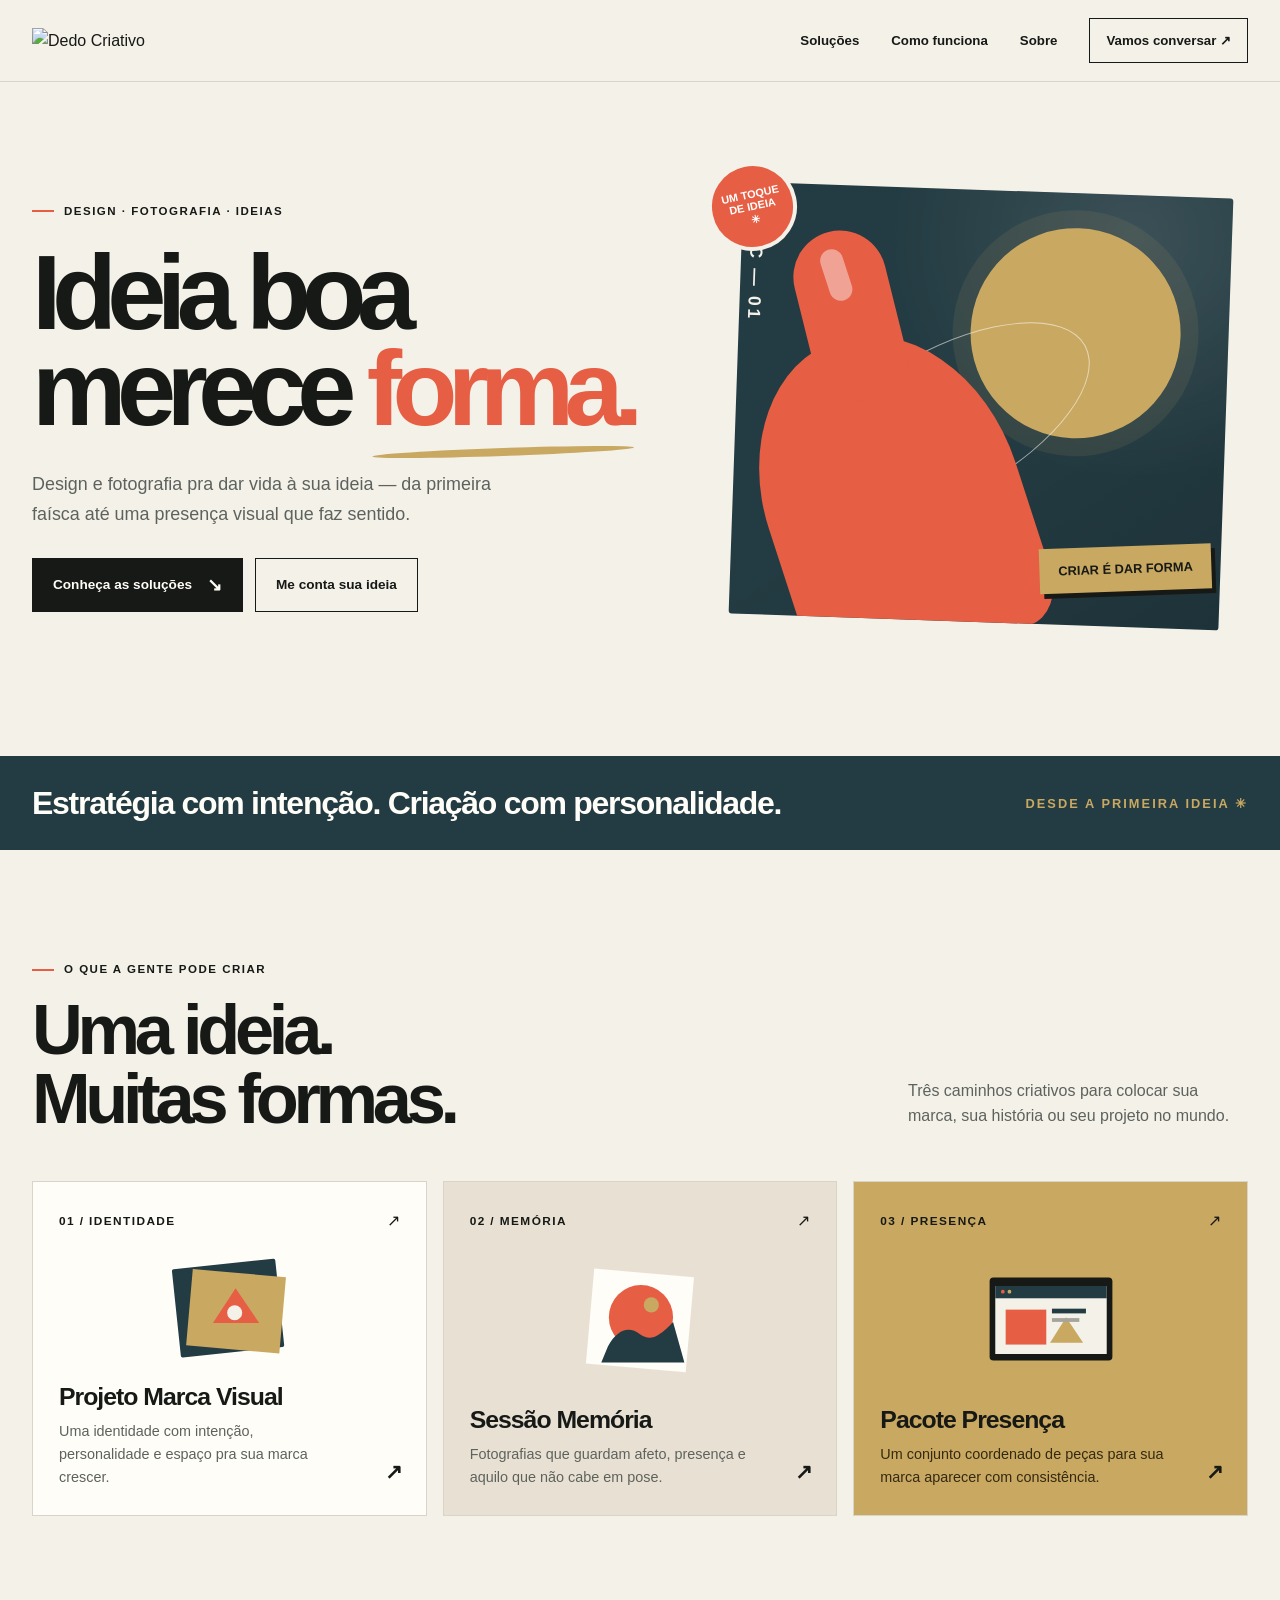
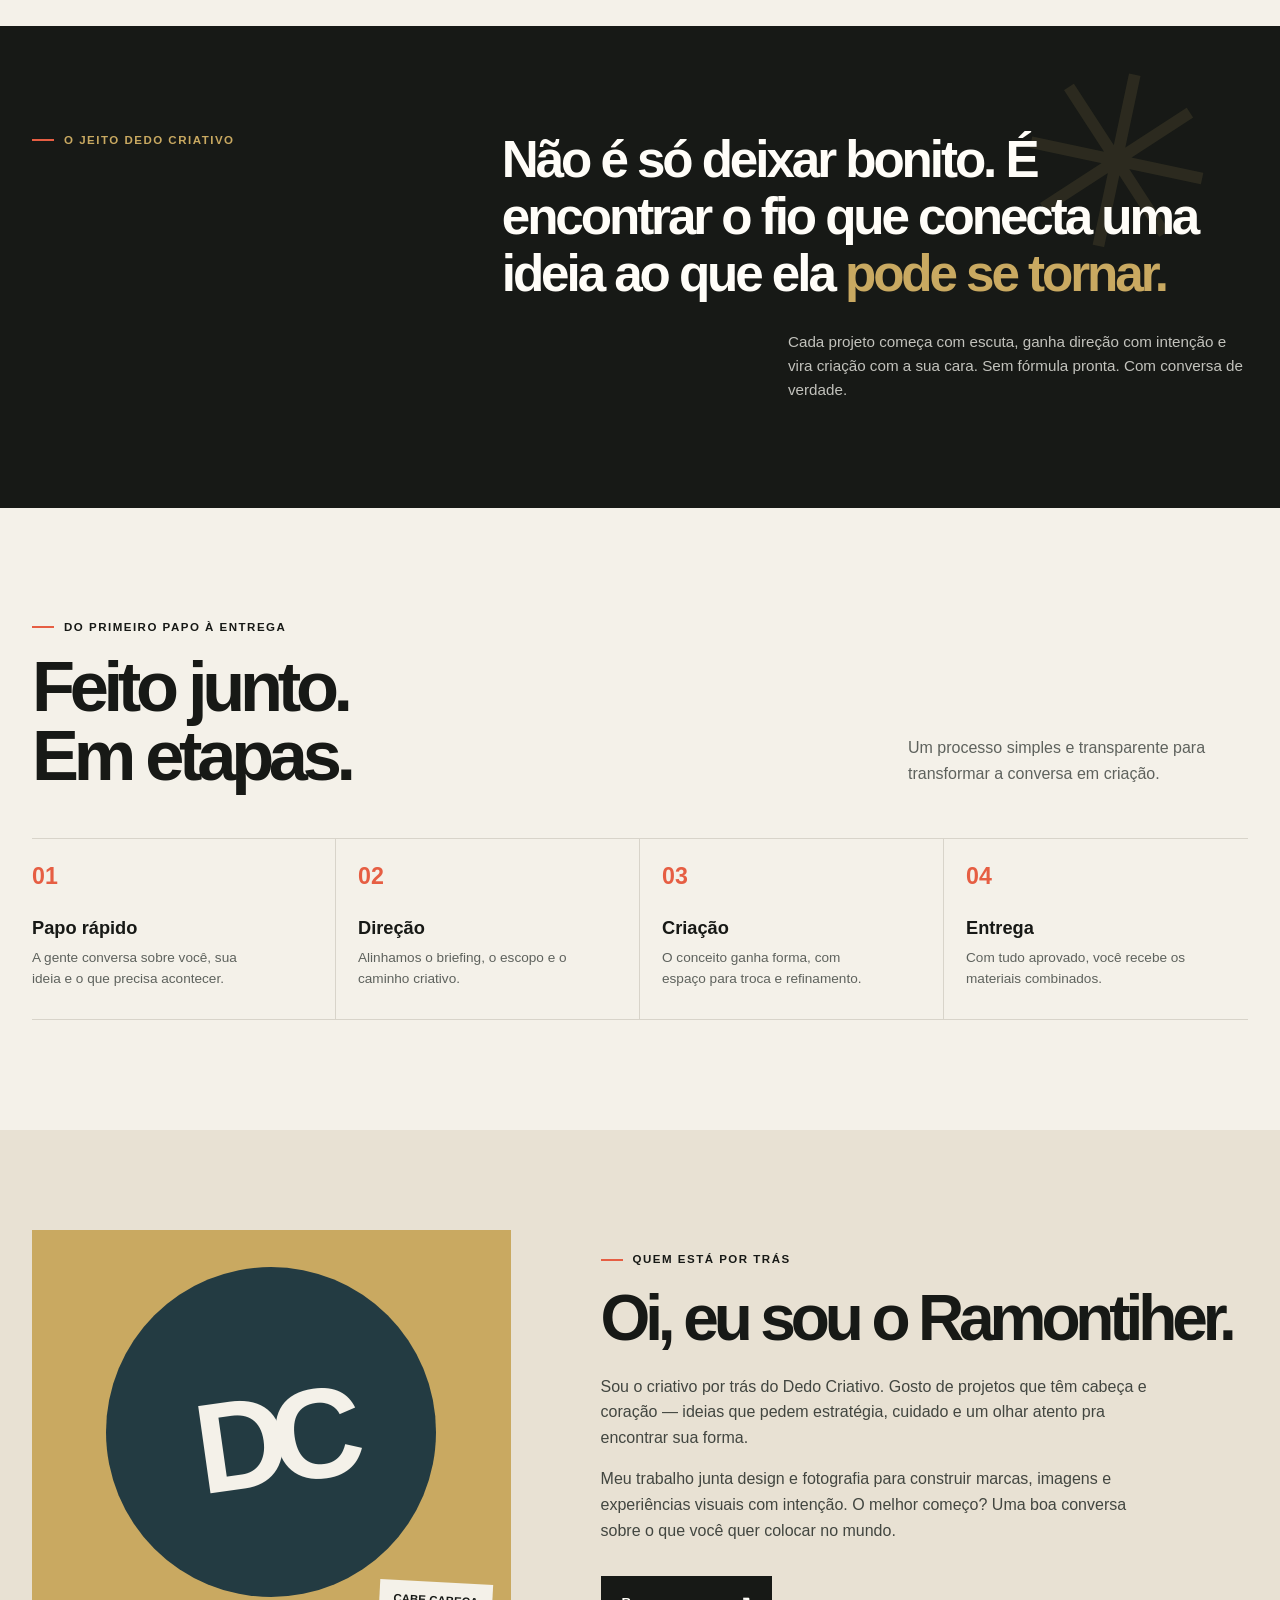
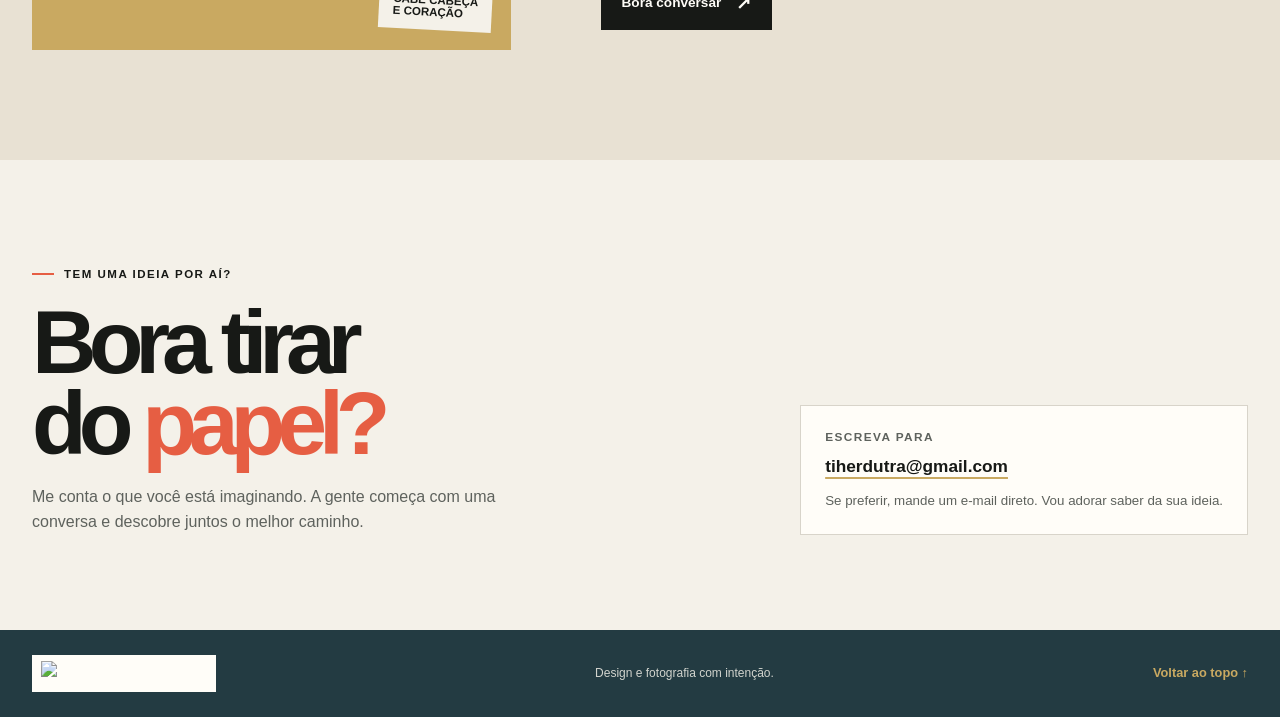
==== index.html @ c533f8f8 "Add files via upload" ====
<!doctype html>
<html lang="pt-BR">
<head>
  <meta charset="utf-8">
  <meta name="viewport" content="width=device-width, initial-scale=1">
  <meta name="description" content="Dedo Criativo — design e fotografia para transformar ideias em marcas, imagens e presença visual.">
  <meta name="theme-color" content="#f4f1e9">
  <title>Dedo Criativo — ideia boa merece forma</title>
  <style>
    @font-face{font-family:Syne;src:url('fonts/syne-latin-wght-normal.woff2') format('woff2');font-weight:400 800;font-display:swap}
    @font-face{font-family:Inter;src:url('fonts/inter-latin-wght-normal.woff2') format('woff2');font-weight:100 900;font-display:swap}
    :root{--paper:#f4f1e9;--white:#fffdf8;--ink:#171916;--muted:#5e625d;--blue:#233b42;--gold:#c9a961;--coral:#e65e43;--line:#d8d4ca;--display:'Syne',sans-serif;--body:'Inter',sans-serif;--ease:cubic-bezier(.2,.7,.2,1);--wrap:1240px}
    *{box-sizing:border-box}html{scroll-behavior:smooth;scroll-padding-top:86px}body{margin:0;background:var(--paper);color:var(--ink);font-family:var(--body);font-size:16px;line-height:1.6}a{color:inherit}button,input,textarea{font:inherit}button,a{-webkit-tap-highlight-color:transparent}a:focus-visible,button:focus-visible,input:focus-visible,textarea:focus-visible{outline:3px solid var(--coral);outline-offset:4px}::selection{background:var(--coral);color:white}.wrap{width:min(var(--wrap),calc(100% - 64px));margin:auto}.eyebrow{display:flex;align-items:center;gap:10px;font-size:.72rem;font-weight:750;letter-spacing:.13em;text-transform:uppercase}.eyebrow:before{content:"";width:22px;height:2px;background:var(--coral)}
    .header{height:82px;display:flex;align-items:center;border-bottom:1px solid var(--line);position:relative;z-index:4}.nav{display:flex;align-items:center;justify-content:space-between}.brand{display:inline-flex;align-items:center;gap:11px;text-decoration:none}.brand-mark{width:38px;height:38px;display:block}.brand-word{font:750 1.15rem/1 var(--display);letter-spacing:-.06em}.brand-word small{font:600 .58rem/1 var(--body);letter-spacing:.11em;text-transform:uppercase;display:block;margin-top:5px;color:var(--muted)}.brand-logo{display:block;width:190px;height:auto;max-width:42vw}.footer .brand-logo{width:184px;padding:6px 9px;background:var(--white)}.links{display:flex;align-items:center;gap:32px}.links a{font-size:.83rem;font-weight:650;text-decoration:none;transition:color .2s}.links a:hover{color:var(--coral)}.nav-cta{border:1px solid var(--ink);padding:11px 16px!important}.nav-cta:hover{background:var(--ink);color:var(--paper)!important}.menu-toggle{display:none;background:none;border:0;font-size:1.5rem;color:var(--ink)}
    .hero{padding:70px 0 94px;overflow:hidden}.hero-grid{display:grid;grid-template-columns:1.08fr .92fr;gap:42px;align-items:center;min-height:510px}.hero-copy{position:relative;z-index:1}.hero h1{font:700 clamp(3.8rem,8.3vw,7.6rem)/.91 var(--display);letter-spacing:-.09em;max-width:780px;margin:24px 0 24px}.hero h1 em{font-style:normal;color:var(--coral);position:relative;white-space:nowrap}.hero h1 em:after{content:"";position:absolute;left:2%;right:0;bottom:-8px;height:8px;background:var(--gold);border-radius:50%;transform:rotate(-2deg)}.hero-intro{font-size:clamp(1.02rem,1.4vw,1.2rem);line-height:1.65;color:var(--muted);max-width:480px;margin:32px 0 29px}.actions{display:flex;align-items:center;flex-wrap:wrap;gap:12px}.button{display:inline-flex;align-items:center;justify-content:center;gap:15px;padding:15px 20px;background:var(--ink);color:var(--white);font-size:.85rem;font-weight:700;text-decoration:none;border:1px solid var(--ink);transition:transform .2s var(--ease),background .2s,color .2s}.button:hover{transform:translateY(-3px);background:var(--coral);border-color:var(--coral)}.button.secondary{background:transparent;color:var(--ink)}.button.secondary:hover{background:var(--gold);border-color:var(--gold)}.arrow{font-size:1.15rem;line-height:1}.hero-art{position:relative;height:490px;isolation:isolate}.art-board{position:absolute;inset:28px 22px 30px 28px;background:var(--blue);overflow:hidden;border-radius:3px;transform:rotate(2deg)}.art-board:before{content:"";position:absolute;inset:0;background:radial-gradient(ellipse at 80% 10%,rgba(255,255,255,.11),transparent 44%),linear-gradient(145deg,transparent 52%,rgba(0,0,0,.14))}.sun{position:absolute;width:210px;height:210px;border-radius:50%;background:var(--gold);top:35px;right:48px;box-shadow:0 0 0 18px rgba(201,169,97,.1)}.finger-shape{position:absolute;bottom:-42px;left:32px;width:255px;height:330px;background:var(--coral);border-radius:48% 52% 14% 18%;transform:rotate(-20deg)}.finger-shape:before{content:"";position:absolute;width:93px;height:172px;left:96px;top:-106px;background:var(--coral);border-radius:50px 50px 35px 35px;transform:rotate(4deg)}.finger-shape:after{content:"";position:absolute;width:23px;height:53px;left:131px;top:-89px;border-radius:20px;background:#f0a394}.orbit{position:absolute;width:320px;height:146px;border:1px solid rgba(255,255,255,.55);border-radius:50%;left:50px;top:161px;transform:rotate(-31deg)}.art-tag{position:absolute;right:9px;bottom:36px;background:var(--gold);padding:15px 19px;font:700 .8rem var(--display);transform:rotate(-4deg);box-shadow:4px 5px 0 var(--ink)}.art-number{position:absolute;left:4px;top:48px;color:var(--paper);font:750 1.1rem var(--display);writing-mode:vertical-rl;letter-spacing:.15em}.art-sticker{position:absolute;top:0;left:0;width:89px;height:89px;border-radius:50%;background:var(--coral);color:white;display:grid;place-items:center;text-align:center;font:700 .68rem/1.12 var(--display);transform:rotate(-12deg);z-index:2;border:4px solid var(--paper)}
    .intro-band{background:var(--blue);color:var(--white);padding:28px 0}.band-inner{display:flex;justify-content:space-between;align-items:center;gap:24px}.band-inner p{margin:0;font:600 clamp(1.2rem,2.6vw,2rem)/1.2 var(--display);letter-spacing:-.04em}.band-mark{font:750 .8rem var(--display);letter-spacing:.16em;color:var(--gold);white-space:nowrap}
    .section{padding:110px 0}.section-heading{display:flex;align-items:end;justify-content:space-between;gap:35px;margin-bottom:48px}.section-heading h2{font:700 clamp(2.6rem,5.5vw,5rem)/.98 var(--display);letter-spacing:-.075em;max-width:640px;margin:16px 0 0}.section-heading p{max-width:340px;color:var(--muted);margin:0 0 4px}.tiles{display:grid;grid-template-columns:repeat(3,1fr);gap:16px}.tile{position:relative;min-height:335px;padding:26px;background:var(--white);border:1px solid var(--line);display:flex;flex-direction:column;justify-content:space-between;overflow:hidden;transition:transform .25s var(--ease),box-shadow .25s var(--ease)}.tile:hover{transform:translateY(-6px);box-shadow:0 16px 35px rgba(23,25,22,.08)}.tile:nth-child(2){background:#e8e1d3}.tile:nth-child(3){background:var(--gold)}.tile-top{display:flex;justify-content:space-between;align-items:center}.tile-num{font:700 .74rem var(--display);letter-spacing:.12em}.tile-icon{height:140px;display:grid;place-items:center}.tile-icon svg{width:170px;height:128px;overflow:visible}.tile h3{font:700 1.55rem/1.1 var(--display);letter-spacing:-.04em;margin:0 0 9px}.tile p{font-size:.9rem;color:var(--muted);max-width:285px;margin:0}.tile:nth-child(3) p{color:#342912}.tile-link{position:absolute;right:23px;bottom:27px;text-decoration:none;font-size:1.3rem;font-weight:750;transition:transform .2s}.tile-link:hover{transform:translateX(4px)}
    .manifesto{background:var(--ink);color:var(--white);padding:105px 0;position:relative;overflow:hidden}.manifesto:after{content:"✳";position:absolute;right:5%;top:4%;font:300 15rem/1 var(--display);color:rgba(201,169,97,.12);transform:rotate(12deg)}.manifesto-grid{display:grid;grid-template-columns:.72fr 1.28fr;gap:50px;align-items:start;position:relative;z-index:1}.manifesto .eyebrow{color:var(--gold)}.manifesto blockquote{font:650 clamp(2rem,4vw,3.6rem)/1.12 var(--display);letter-spacing:-.06em;margin:0;max-width:850px}.manifesto blockquote em{color:var(--gold);font-style:normal}.manifesto-note{color:#c2c2bc;max-width:460px;margin:27px 0 0 auto;font-size:.95rem}
    .process{display:grid;grid-template-columns:repeat(4,1fr);border-top:1px solid var(--line);border-bottom:1px solid var(--line)}.step{padding:24px 22px 27px 0;min-height:180px;border-right:1px solid var(--line)}.step:not(:first-child){padding-left:22px}.step:last-child{border:0}.step-number{color:var(--coral);font:750 1.45rem var(--display)}.step h3{font:700 1.14rem var(--display);margin:25px 0 8px}.step p{font-size:.85rem;color:var(--muted);margin:0;max-width:220px}
    .about{padding:100px 0 110px;background:#e8e1d3}.about-grid{display:grid;grid-template-columns:.85fr 1.15fr;gap:90px;align-items:center}.about-visual{min-height:420px;position:relative;background:var(--gold);overflow:hidden}.about-visual:before{content:"";position:absolute;width:330px;height:330px;background:var(--blue);border-radius:50%;left:50%;top:48%;transform:translate(-50%,-50%)}.about-visual:after{content:"DC";position:absolute;left:50%;top:50%;transform:translate(-50%,-50%) rotate(-8deg);color:var(--paper);font:750 8rem/.9 var(--display);letter-spacing:-.13em}.about-stamp{position:absolute;right:18px;bottom:20px;background:var(--paper);padding:12px 14px;font:700 .72rem var(--display);transform:rotate(3deg)}.about-copy h2{font:700 clamp(2.5rem,5vw,4.5rem)/.98 var(--display);letter-spacing:-.08em;margin:18px 0 24px}.about-copy>p{max-width:560px;color:#424640}.about-copy .button{margin-top:17px}
    .contact{padding:105px 0 95px}.contact-grid{display:grid;grid-template-columns:1fr auto;gap:50px;align-items:end}.contact h2{font:700 clamp(3rem,7vw,6rem)/.91 var(--display);letter-spacing:-.09em;margin:18px 0 19px;max-width:750px}.contact h2 em{color:var(--coral);font-style:normal}.contact p{max-width:520px;color:var(--muted);margin:0}.contact-card{min-width:285px;padding:22px 24px;border:1px solid var(--line);background:var(--white)}.contact-card span{display:block;color:var(--muted);font-size:.74rem;font-weight:700;text-transform:uppercase;letter-spacing:.12em;margin-bottom:7px}.contact-card a{font:700 1.08rem var(--display);text-decoration-color:var(--gold);text-decoration-thickness:2px;text-underline-offset:5px;word-break:break-word}.contact-card small{display:block;margin-top:11px;color:var(--muted)}
    .footer{background:var(--blue);color:var(--white);padding:25px 0}.footer-inner{display:flex;justify-content:space-between;align-items:center;gap:20px}.footer .brand-word small{color:#d2d4ce}.footer-note{font-size:.75rem;color:#d2d4ce}.footer-top{font-size:.8rem;font-weight:700;text-decoration:none;color:var(--gold)}
    @media(max-width:900px){.wrap{width:min(var(--wrap),calc(100% - 40px))}.hero{padding:50px 0 70px}.hero-grid{gap:16px;min-height:445px}.hero-art{height:400px}.art-board{inset:25px 7px 25px 20px}.sun{width:165px;height:165px}.finger-shape{width:210px;height:270px}.finger-shape:before{width:77px;height:140px;left:78px;top:-88px}.finger-shape:after{left:105px;top:-74px}.section{padding:82px 0}.tile{padding:20px;min-height:325px}.about-grid{gap:45px}.about-visual{min-height:350px}.about-visual:before{width:275px;height:275px}}
    @media(max-width:680px){.wrap{width:calc(100% - 36px)}.header{height:70px}.menu-toggle{display:block;position:relative;z-index:2;padding:8px}.links{display:none;position:absolute;top:69px;left:0;right:0;padding:20px 18px 24px;background:var(--paper);border-bottom:1px solid var(--line);box-shadow:0 14px 24px rgba(0,0,0,.08);flex-direction:column;align-items:stretch;gap:0}.links.open{display:flex}.links a{padding:13px 4px;border-bottom:1px solid var(--line)}.links .nav-cta{margin-top:13px;text-align:center;border:1px solid var(--ink)}.hero{padding:47px 0 56px}.hero-grid{grid-template-columns:1fr;gap:34px}.hero h1{font-size:clamp(3.8rem,16vw,5.5rem);margin-top:18px;max-width:510px}.hero-intro{margin:24px 0 22px}.hero-art{height:340px;width:min(100%,440px);margin:0 auto}.art-board{inset:17px 14px 19px 22px}.sun{width:140px;height:140px;top:25px;right:32px}.finger-shape{width:180px;height:240px;left:25px;bottom:-28px}.finger-shape:before{width:65px;height:118px;left:67px;top:-77px}.finger-shape:after{left:89px;top:-62px;width:17px;height:38px}.orbit{width:245px;height:110px;left:39px;top:126px}.art-tag{right:5px;bottom:23px}.art-sticker{width:75px;height:75px;font-size:.58rem}.art-number{top:37px}.band-inner{align-items:flex-start;flex-direction:column;gap:12px}.band-inner p{max-width:400px}.section{padding:72px 0}.section-heading{display:block;margin-bottom:31px}.section-heading p{margin:17px 0 0}.section-heading h2{font-size:clamp(2.7rem,11vw,4rem)}.tiles{grid-template-columns:1fr;gap:12px}.tile{min-height:290px;padding:22px}.tile-icon{height:108px}.tile-icon svg{height:104px}.tile-link{bottom:23px}.manifesto{padding:76px 0}.manifesto-grid{grid-template-columns:1fr;gap:26px}.manifesto blockquote{font-size:clamp(2.2rem,9vw,3.3rem)}.manifesto-note{margin:23px 0 0}.manifesto:after{font-size:10rem;right:-18px;top:14%}.process{grid-template-columns:1fr 1fr}.step{min-height:158px;padding:18px 12px 18px 0;border-bottom:1px solid var(--line)}.step:not(:first-child){padding-left:14px}.step:nth-child(2){border-right:0}.step:nth-child(3){border-bottom:0}.step:nth-child(4){border-bottom:0}.step h3{margin:19px 0 7px}.about{padding:70px 0}.about-grid{grid-template-columns:1fr;gap:32px}.about-visual{min-height:300px;max-width:430px;width:100%;margin:auto}.about-visual:before{width:245px;height:245px}.about-visual:after{font-size:7rem}.about-copy h2{font-size:clamp(2.6rem,10vw,4rem)}.contact{padding:75px 0}.contact-grid{grid-template-columns:1fr;gap:28px}.contact h2{font-size:clamp(3.4rem,14vw,5.3rem)}.contact-card{min-width:0;width:100%}.footer-inner{align-items:flex-start;flex-wrap:wrap}.footer-note{order:3;width:100%;margin:0}.footer-top{margin-left:auto}}
    @media(prefers-reduced-motion:reduce){*,*::before,*::after{scroll-behavior:auto!important;transition:none!important;animation:none!important}}
  </style>
</head>
<body>
  <header class="header">
    <div class="wrap nav">
      <a class="brand" href="#inicio" aria-label="Dedo Criativo — início">
        <img class="brand-logo" src="img/logo-dedo-criativo.png" alt="Dedo Criativo">
      </a>
      <button class="menu-toggle" type="button" aria-label="Abrir menu" aria-expanded="false" aria-controls="site-links">☰</button>
      <nav class="links" id="site-links" aria-label="Navegação principal"><a href="#solucoes">Soluções</a><a href="#processo">Como funciona</a><a href="#sobre">Sobre</a><a class="nav-cta" href="#contato">Vamos conversar <span aria-hidden="true">↗</span></a></nav>
    </div>
  </header>
  <main>
    <section class="hero" id="inicio">
      <div class="wrap hero-grid">
        <div class="hero-copy"><span class="eyebrow">Design · Fotografia · Ideias</span><h1>Ideia boa<br>merece <em>forma.</em></h1><p class="hero-intro">Design e fotografia pra dar vida à sua ideia — da primeira faísca até uma presença visual que faz sentido.</p><div class="actions"><a class="button" href="#solucoes">Conheça as soluções <span class="arrow" aria-hidden="true">↘</span></a><a class="button secondary" href="#contato">Me conta sua ideia</a></div></div>
        <div class="hero-art" aria-label="Ilustração abstrata em azul profundo, coral e dourado, com formas que sugerem criatividade e impressão digital" role="img"><div class="art-board"><span class="art-number">DC — 01</span><span class="sun"></span><span class="orbit"></span><span class="finger-shape"></span><span class="art-tag">CRIAR É DAR FORMA</span></div><span class="art-sticker">UM TOQUE<br>DE IDEIA<br>✳</span></div>
      </div>
    </section>
    <section class="intro-band" aria-label="Apresentação"><div class="wrap band-inner"><p>Estratégia com intenção. Criação com personalidade.</p><span class="band-mark">DESDE A PRIMEIRA IDEIA ✳</span></div></section>
    <section class="section" id="solucoes">
      <div class="wrap"><div class="section-heading"><div><span class="eyebrow">O que a gente pode criar</span><h2>Uma ideia.<br>Muitas formas.</h2></div><p>Três caminhos criativos para colocar sua marca, sua história ou seu projeto no mundo.</p></div>
        <div class="tiles">
          <article class="tile"><div class="tile-top"><span class="tile-num">01 / IDENTIDADE</span><span aria-hidden="true">↗</span></div><div class="tile-icon" aria-hidden="true"><svg viewBox="0 0 180 130"><rect x="34" y="18" width="110" height="94" rx="2" fill="#233b42" transform="rotate(-6 90 65)"/><rect x="48" y="28" width="99" height="81" fill="#c9a961" transform="rotate(5 98 68)"/><path d="M73 81 97 44l25 37z" fill="#e65e43"/><circle cx="96" cy="70" r="8" fill="#f4f1e9"/></svg></div><div><h3>Projeto Marca Visual</h3><p>Uma identidade com intenção, personalidade e espaço pra sua marca crescer.</p></div><a class="tile-link" href="#contato" aria-label="Conversar sobre Projeto Marca Visual">↗</a></article>
          <article class="tile"><div class="tile-top"><span class="tile-num">02 / MEMÓRIA</span><span aria-hidden="true">↗</span></div><div class="tile-icon" aria-hidden="true"><svg viewBox="0 0 180 130"><rect x="37" y="15" width="106" height="101" fill="#fffdf8" transform="rotate(5 90 65)"/><circle cx="91" cy="62" r="34" fill="#e65e43"/><path d="M56 93c10-18 22-22 34-13 10 7 18 5 35-13l12 43H49z" fill="#233b42"/><circle cx="102" cy="49" r="8" fill="#c9a961"/></svg></div><div><h3>Sessão Memória</h3><p>Fotografias que guardam afeto, presença e aquilo que não cabe em pose.</p></div><a class="tile-link" href="#contato" aria-label="Conversar sobre Sessão Memória">↗</a></article>
          <article class="tile"><div class="tile-top"><span class="tile-num">03 / PRESENÇA</span><span aria-hidden="true">↗</span></div><div class="tile-icon" aria-hidden="true"><svg viewBox="0 0 180 130"><rect x="25" y="20" width="130" height="88" rx="4" fill="#171916"/><rect x="31" y="29" width="118" height="72" fill="#f4f1e9"/><rect x="31" y="29" width="118" height="13" fill="#233b42"/><circle cx="39" cy="35" r="2" fill="#e65e43"/><circle cx="46" cy="35" r="2" fill="#c9a961"/><rect x="42" y="54" width="43" height="37" fill="#e65e43"/><path d="m89 89 17-27 18 27z" fill="#c9a961"/><rect x="91" y="53" width="36" height="5" fill="#233b42"/><rect x="91" y="63" width="29" height="4" fill="#a5a49d"/></svg></div><div><h3>Pacote Presença</h3><p>Um conjunto coordenado de peças para sua marca aparecer com consistência.</p></div><a class="tile-link" href="#contato" aria-label="Conversar sobre Pacote Presença">↗</a></article>
        </div>
      </div>
    </section>
    <section class="manifesto"><div class="wrap manifesto-grid"><span class="eyebrow">O jeito Dedo Criativo</span><div><blockquote>Não é só deixar bonito. É encontrar o fio que conecta uma ideia ao que ela <em>pode se tornar.</em></blockquote><p class="manifesto-note">Cada projeto começa com escuta, ganha direção com intenção e vira criação com a sua cara. Sem fórmula pronta. Com conversa de verdade.</p></div></div></section>
    <section class="section" id="processo"><div class="wrap"><div class="section-heading"><div><span class="eyebrow">Do primeiro papo à entrega</span><h2>Feito junto.<br>Em etapas.</h2></div><p>Um processo simples e transparente para transformar a conversa em criação.</p></div><div class="process"><article class="step"><span class="step-number">01</span><h3>Papo rápido</h3><p>A gente conversa sobre você, sua ideia e o que precisa acontecer.</p></article><article class="step"><span class="step-number">02</span><h3>Direção</h3><p>Alinhamos o briefing, o escopo e o caminho criativo.</p></article><article class="step"><span class="step-number">03</span><h3>Criação</h3><p>O conceito ganha forma, com espaço para troca e refinamento.</p></article><article class="step"><span class="step-number">04</span><h3>Entrega</h3><p>Com tudo aprovado, você recebe os materiais combinados.</p></article></div></div></section>
    <section class="about" id="sobre"><div class="wrap about-grid"><div class="about-visual" role="img" aria-label="Composição gráfica D C em azul e dourado"><span class="about-stamp">CABE CABEÇA<br>E CORAÇÃO</span></div><div class="about-copy"><span class="eyebrow">Quem está por trás</span><h2>Oi, eu sou o Ramontiher.</h2><p>Sou o criativo por trás do Dedo Criativo. Gosto de projetos que têm cabeça e coração — ideias que pedem estratégia, cuidado e um olhar atento pra encontrar sua forma.</p><p>Meu trabalho junta design e fotografia para construir marcas, imagens e experiências visuais com intenção. O melhor começo? Uma boa conversa sobre o que você quer colocar no mundo.</p><a class="button" href="#contato">Bora conversar <span class="arrow" aria-hidden="true">↗</span></a></div></div></section>
    <section class="contact" id="contato"><div class="wrap contact-grid"><div><span class="eyebrow">Tem uma ideia por aí?</span><h2>Bora tirar<br>do <em>papel?</em></h2><p>Me conta o que você está imaginando. A gente começa com uma conversa e descobre juntos o melhor caminho.</p></div><div class="contact-card"><span>Escreva para</span><a href="mailto:tiherdutra@gmail.com">tiherdutra@gmail.com</a><small>Se preferir, mande um e-mail direto. Vou adorar saber da sua ideia.</small></div></div></section>
  </main>
  <footer class="footer"><div class="wrap footer-inner"><a class="brand" href="#inicio" aria-label="Dedo Criativo — voltar ao início"><img class="brand-logo" src="img/logo-dedo-criativo.png" alt="Dedo Criativo"></a><span class="footer-note">Design e fotografia com intenção.</span><a class="footer-top" href="#inicio">Voltar ao topo ↑</a></div></footer>
  <script>
    const toggle=document.querySelector('.menu-toggle');const links=document.querySelector('.links');toggle.addEventListener('click',()=>{const open=toggle.getAttribute('aria-expanded')!=='true';toggle.setAttribute('aria-expanded',String(open));toggle.setAttribute('aria-label',open?'Fechar menu':'Abrir menu');links.classList.toggle('open',open)});links.querySelectorAll('a').forEach(link=>link.addEventListener('click',()=>{links.classList.remove('open');toggle.setAttribute('aria-expanded','false');toggle.setAttribute('aria-label','Abrir menu')}));
  </script>
</body>
</html>
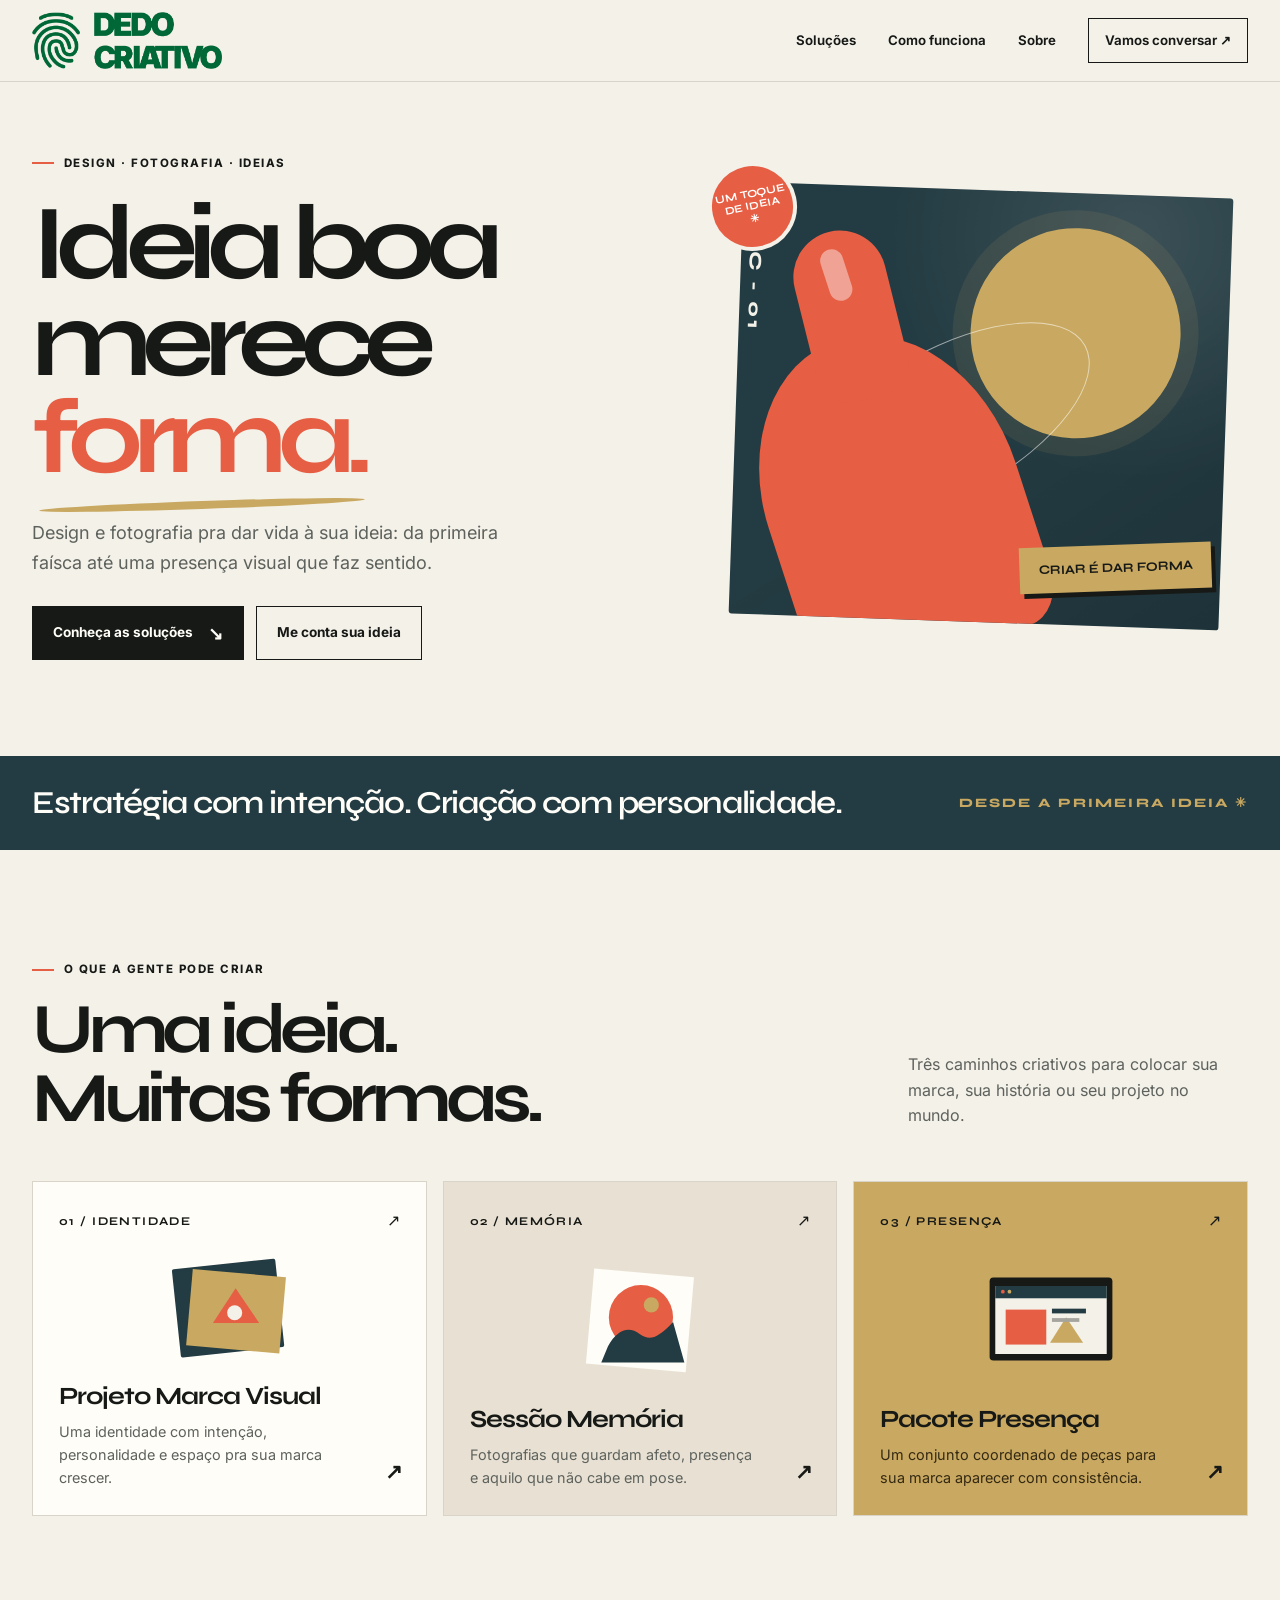
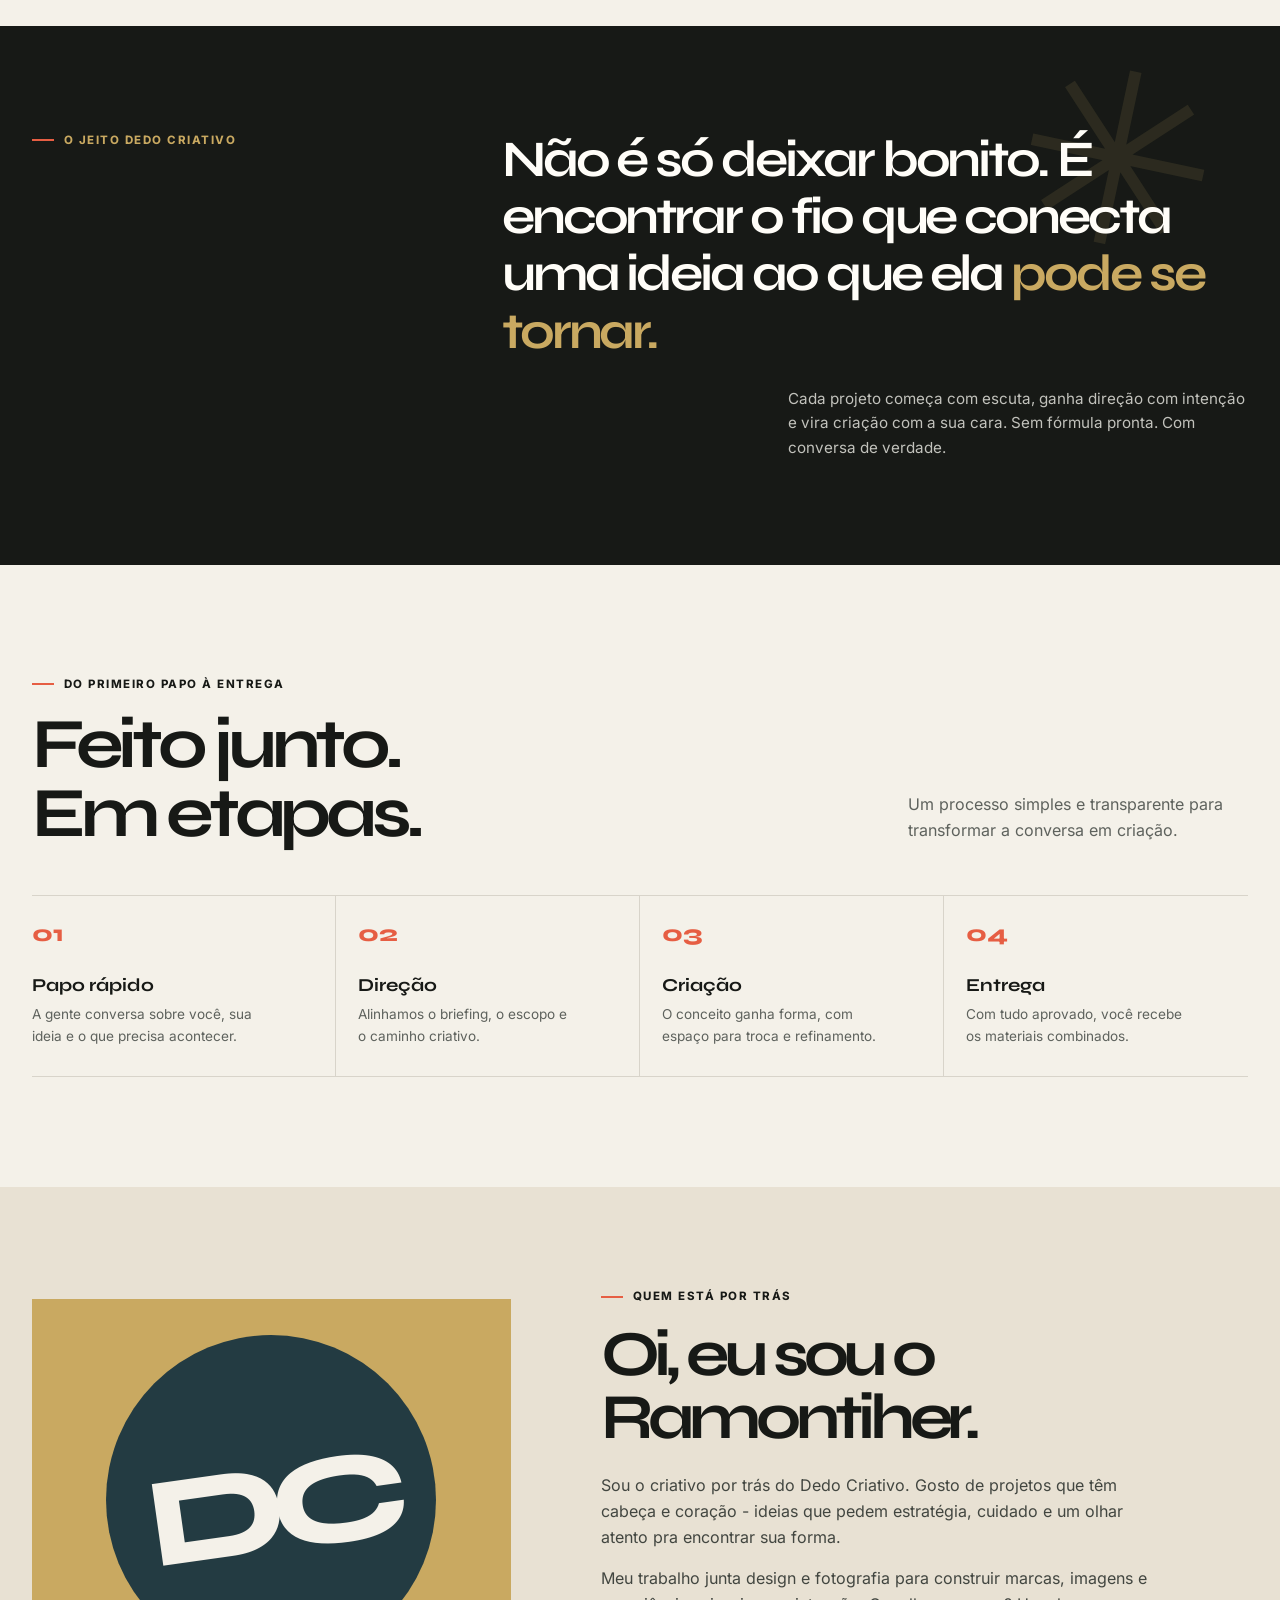
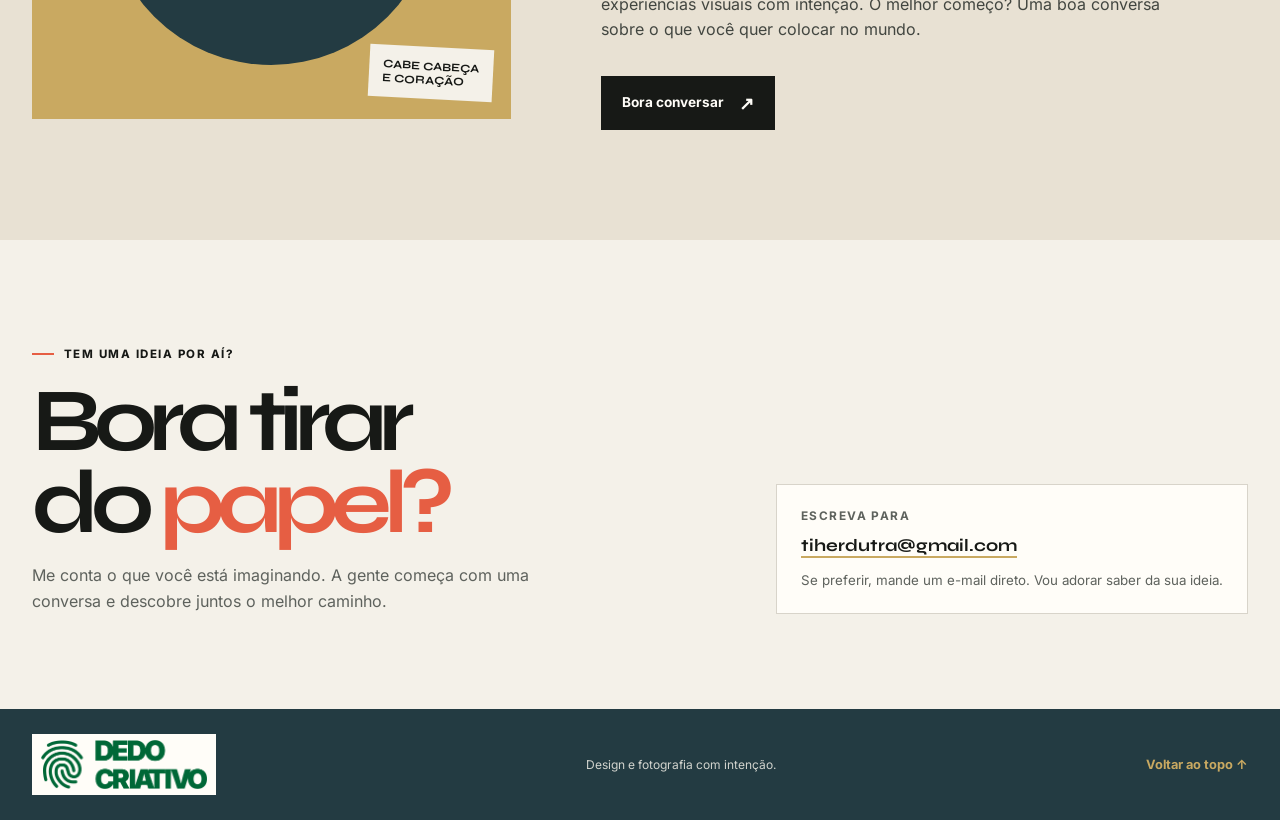
==== commit 6a4165b9: "Update index.html" ====
--- a/index.html
+++ b/index.html
@@ -3,9 +3,9 @@
 <head>
   <meta charset="utf-8">
   <meta name="viewport" content="width=device-width, initial-scale=1">
-  <meta name="description" content="Dedo Criativo — design e fotografia para transformar ideias em marcas, imagens e presença visual.">
+  <meta name="description" content="Dedo Criativo: design e fotografia para transformar ideias em marcas, imagens e presença visual.">
   <meta name="theme-color" content="#f4f1e9">
-  <title>Dedo Criativo — ideia boa merece forma</title>
+  <title>Dedo Criativo: ideia boa merece forma</title>
   <style>
     @font-face{font-family:Syne;src:url('fonts/syne-latin-wght-normal.woff2') format('woff2');font-weight:400 800;font-display:swap}
     @font-face{font-family:Inter;src:url('fonts/inter-latin-wght-normal.woff2') format('woff2');font-weight:100 900;font-display:swap}
@@ -28,7 +28,7 @@
 <body>
   <header class="header">
     <div class="wrap nav">
-      <a class="brand" href="#inicio" aria-label="Dedo Criativo — início">
+      <a class="brand" href="#inicio" aria-label="Dedo Criativo - início">
         <img class="brand-logo" src="img/logo-dedo-criativo.png" alt="Dedo Criativo">
       </a>
       <button class="menu-toggle" type="button" aria-label="Abrir menu" aria-expanded="false" aria-controls="site-links">☰</button>
@@ -38,8 +38,8 @@
   <main>
     <section class="hero" id="inicio">
       <div class="wrap hero-grid">
-        <div class="hero-copy"><span class="eyebrow">Design · Fotografia · Ideias</span><h1>Ideia boa<br>merece <em>forma.</em></h1><p class="hero-intro">Design e fotografia pra dar vida à sua ideia — da primeira faísca até uma presença visual que faz sentido.</p><div class="actions"><a class="button" href="#solucoes">Conheça as soluções <span class="arrow" aria-hidden="true">↘</span></a><a class="button secondary" href="#contato">Me conta sua ideia</a></div></div>
-        <div class="hero-art" aria-label="Ilustração abstrata em azul profundo, coral e dourado, com formas que sugerem criatividade e impressão digital" role="img"><div class="art-board"><span class="art-number">DC — 01</span><span class="sun"></span><span class="orbit"></span><span class="finger-shape"></span><span class="art-tag">CRIAR É DAR FORMA</span></div><span class="art-sticker">UM TOQUE<br>DE IDEIA<br>✳</span></div>
+        <div class="hero-copy"><span class="eyebrow">Design · Fotografia · Ideias</span><h1>Ideia boa<br>merece <em>forma.</em></h1><p class="hero-intro">Design e fotografia pra dar vida à sua ideia: da primeira faísca até uma presença visual que faz sentido.</p><div class="actions"><a class="button" href="#solucoes">Conheça as soluções <span class="arrow" aria-hidden="true">↘</span></a><a class="button secondary" href="#contato">Me conta sua ideia</a></div></div>
+        <div class="hero-art" aria-label="Ilustração abstrata em azul profundo, coral e dourado, com formas que sugerem criatividade e impressão digital" role="img"><div class="art-board"><span class="art-number">DC - 01</span><span class="sun"></span><span class="orbit"></span><span class="finger-shape"></span><span class="art-tag">CRIAR É DAR FORMA</span></div><span class="art-sticker">UM TOQUE<br>DE IDEIA<br>✳</span></div>
       </div>
     </section>
     <section class="intro-band" aria-label="Apresentação"><div class="wrap band-inner"><p>Estratégia com intenção. Criação com personalidade.</p><span class="band-mark">DESDE A PRIMEIRA IDEIA ✳</span></div></section>
@@ -54,10 +54,10 @@
     </section>
     <section class="manifesto"><div class="wrap manifesto-grid"><span class="eyebrow">O jeito Dedo Criativo</span><div><blockquote>Não é só deixar bonito. É encontrar o fio que conecta uma ideia ao que ela <em>pode se tornar.</em></blockquote><p class="manifesto-note">Cada projeto começa com escuta, ganha direção com intenção e vira criação com a sua cara. Sem fórmula pronta. Com conversa de verdade.</p></div></div></section>
     <section class="section" id="processo"><div class="wrap"><div class="section-heading"><div><span class="eyebrow">Do primeiro papo à entrega</span><h2>Feito junto.<br>Em etapas.</h2></div><p>Um processo simples e transparente para transformar a conversa em criação.</p></div><div class="process"><article class="step"><span class="step-number">01</span><h3>Papo rápido</h3><p>A gente conversa sobre você, sua ideia e o que precisa acontecer.</p></article><article class="step"><span class="step-number">02</span><h3>Direção</h3><p>Alinhamos o briefing, o escopo e o caminho criativo.</p></article><article class="step"><span class="step-number">03</span><h3>Criação</h3><p>O conceito ganha forma, com espaço para troca e refinamento.</p></article><article class="step"><span class="step-number">04</span><h3>Entrega</h3><p>Com tudo aprovado, você recebe os materiais combinados.</p></article></div></div></section>
-    <section class="about" id="sobre"><div class="wrap about-grid"><div class="about-visual" role="img" aria-label="Composição gráfica D C em azul e dourado"><span class="about-stamp">CABE CABEÇA<br>E CORAÇÃO</span></div><div class="about-copy"><span class="eyebrow">Quem está por trás</span><h2>Oi, eu sou o Ramontiher.</h2><p>Sou o criativo por trás do Dedo Criativo. Gosto de projetos que têm cabeça e coração — ideias que pedem estratégia, cuidado e um olhar atento pra encontrar sua forma.</p><p>Meu trabalho junta design e fotografia para construir marcas, imagens e experiências visuais com intenção. O melhor começo? Uma boa conversa sobre o que você quer colocar no mundo.</p><a class="button" href="#contato">Bora conversar <span class="arrow" aria-hidden="true">↗</span></a></div></div></section>
+    <section class="about" id="sobre"><div class="wrap about-grid"><div class="about-visual" role="img" aria-label="Composição gráfica D C em azul e dourado"><span class="about-stamp">CABE CABEÇA<br>E CORAÇÃO</span></div><div class="about-copy"><span class="eyebrow">Quem está por trás</span><h2>Oi, eu sou o Ramontiher.</h2><p>Sou o criativo por trás do Dedo Criativo. Gosto de projetos que têm cabeça e coração - ideias que pedem estratégia, cuidado e um olhar atento pra encontrar sua forma.</p><p>Meu trabalho junta design e fotografia para construir marcas, imagens e experiências visuais com intenção. O melhor começo? Uma boa conversa sobre o que você quer colocar no mundo.</p><a class="button" href="#contato">Bora conversar <span class="arrow" aria-hidden="true">↗</span></a></div></div></section>
     <section class="contact" id="contato"><div class="wrap contact-grid"><div><span class="eyebrow">Tem uma ideia por aí?</span><h2>Bora tirar<br>do <em>papel?</em></h2><p>Me conta o que você está imaginando. A gente começa com uma conversa e descobre juntos o melhor caminho.</p></div><div class="contact-card"><span>Escreva para</span><a href="mailto:tiherdutra@gmail.com">tiherdutra@gmail.com</a><small>Se preferir, mande um e-mail direto. Vou adorar saber da sua ideia.</small></div></div></section>
   </main>
-  <footer class="footer"><div class="wrap footer-inner"><a class="brand" href="#inicio" aria-label="Dedo Criativo — voltar ao início"><img class="brand-logo" src="img/logo-dedo-criativo.png" alt="Dedo Criativo"></a><span class="footer-note">Design e fotografia com intenção.</span><a class="footer-top" href="#inicio">Voltar ao topo ↑</a></div></footer>
+  <footer class="footer"><div class="wrap footer-inner"><a class="brand" href="#inicio" aria-label="Dedo Criativo - voltar ao início"><img class="brand-logo" src="img/logo-dedo-criativo.png" alt="Dedo Criativo"></a><span class="footer-note">Design e fotografia com intenção.</span><a class="footer-top" href="#inicio">Voltar ao topo ↑</a></div></footer>
   <script>
     const toggle=document.querySelector('.menu-toggle');const links=document.querySelector('.links');toggle.addEventListener('click',()=>{const open=toggle.getAttribute('aria-expanded')!=='true';toggle.setAttribute('aria-expanded',String(open));toggle.setAttribute('aria-label',open?'Fechar menu':'Abrir menu');links.classList.toggle('open',open)});links.querySelectorAll('a').forEach(link=>link.addEventListener('click',()=>{links.classList.remove('open');toggle.setAttribute('aria-expanded','false');toggle.setAttribute('aria-label','Abrir menu')}));
   </script>
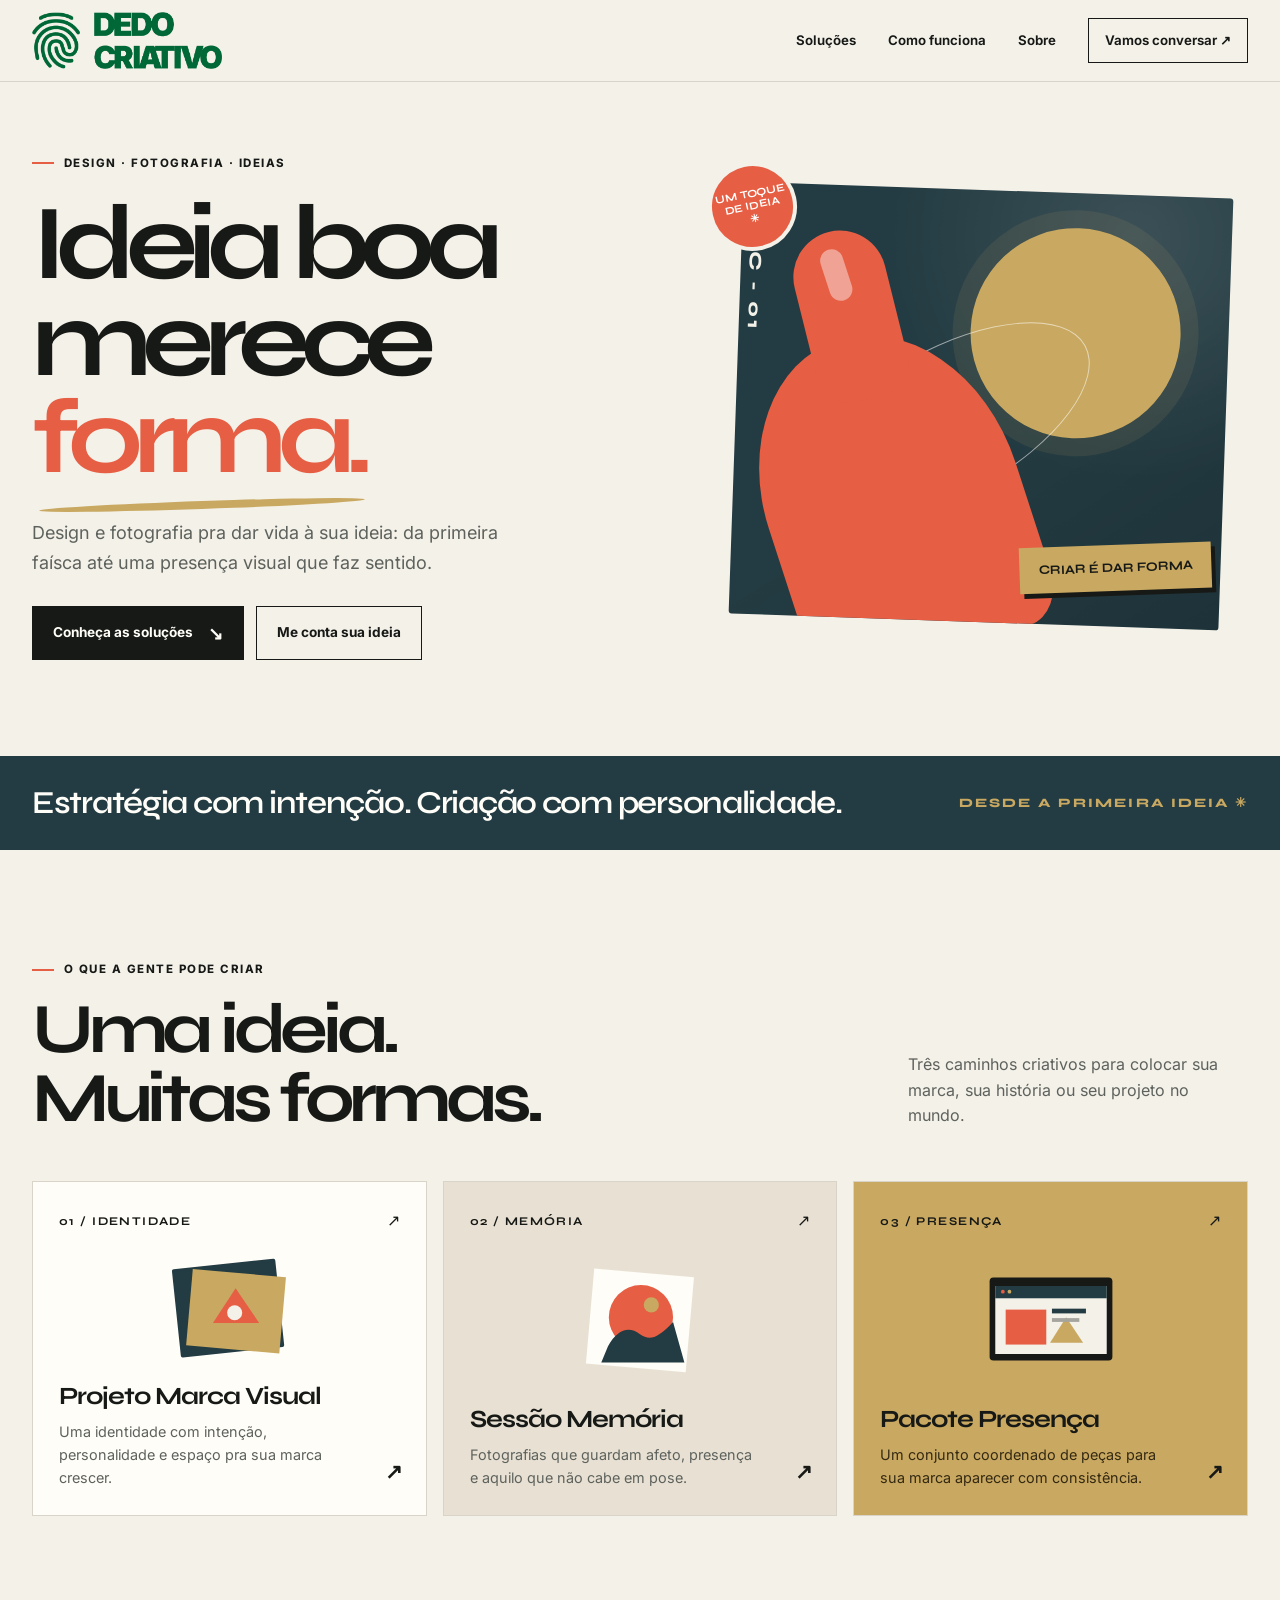
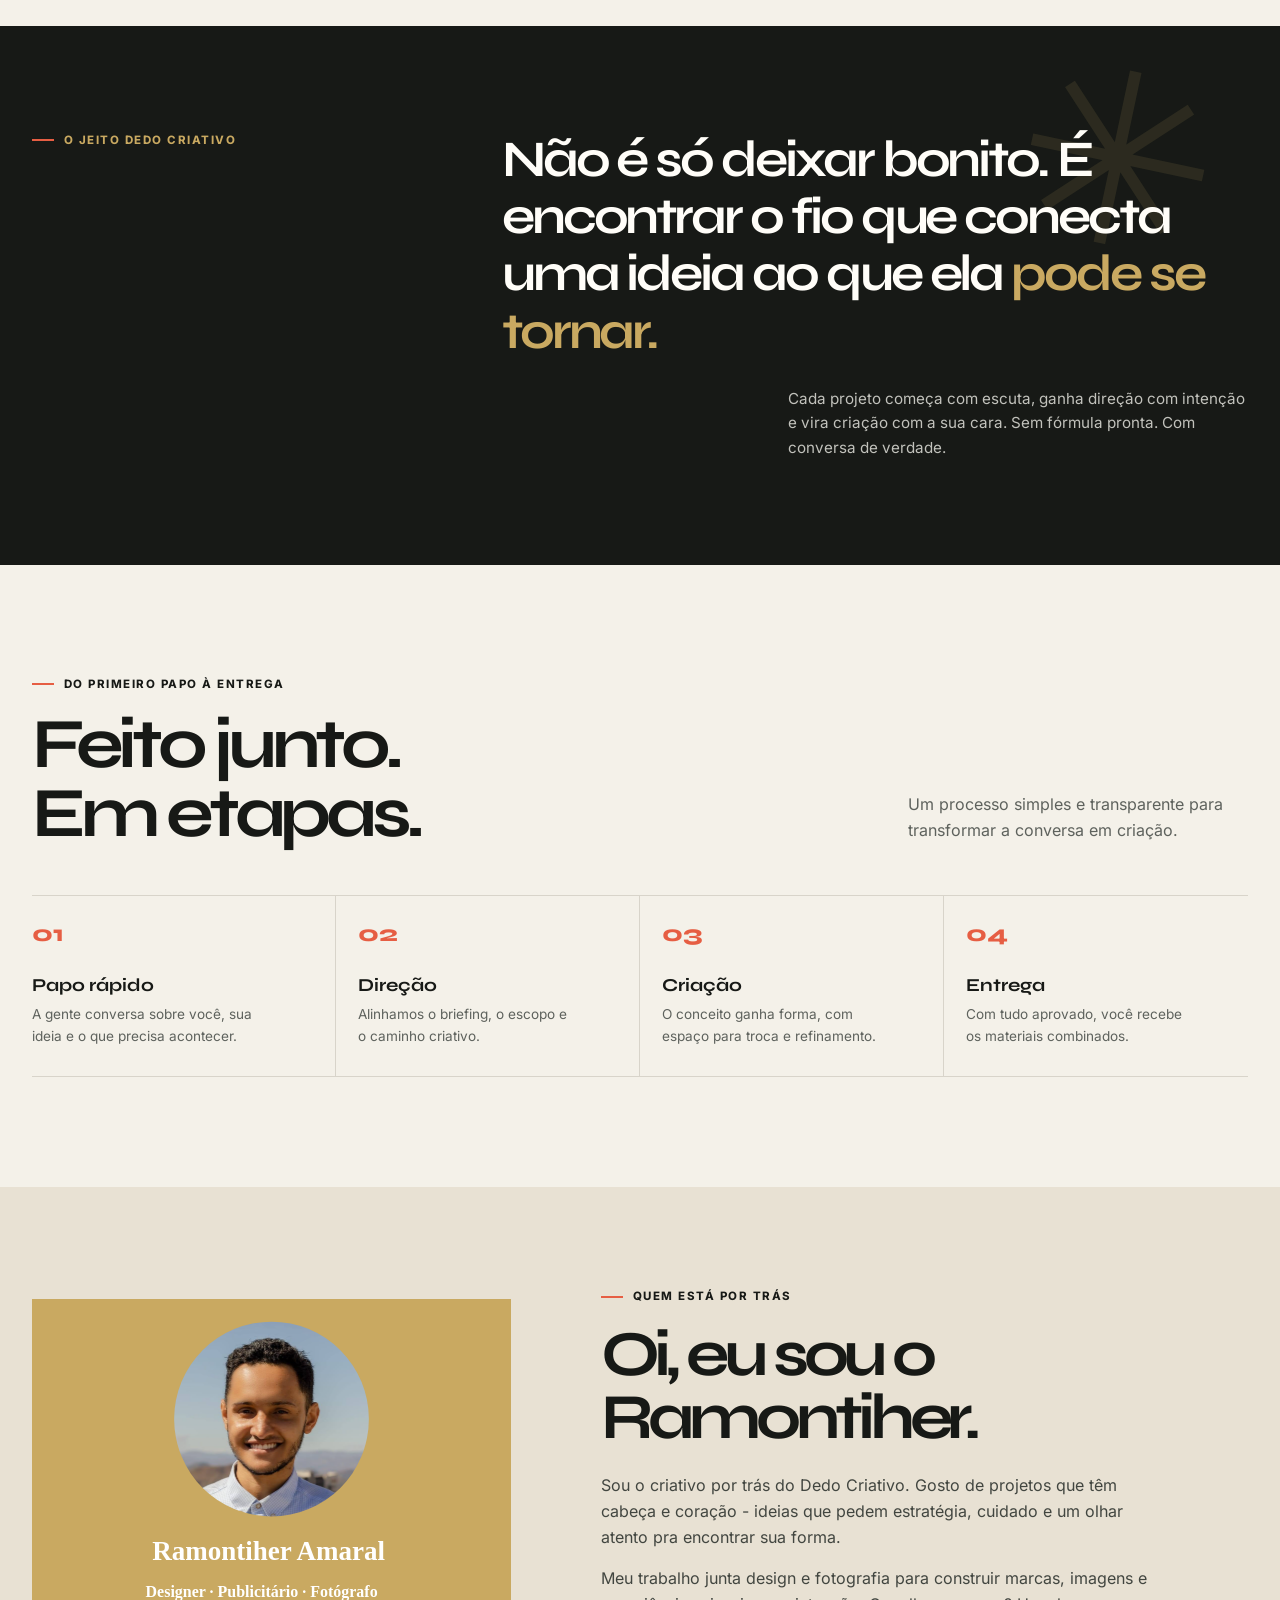
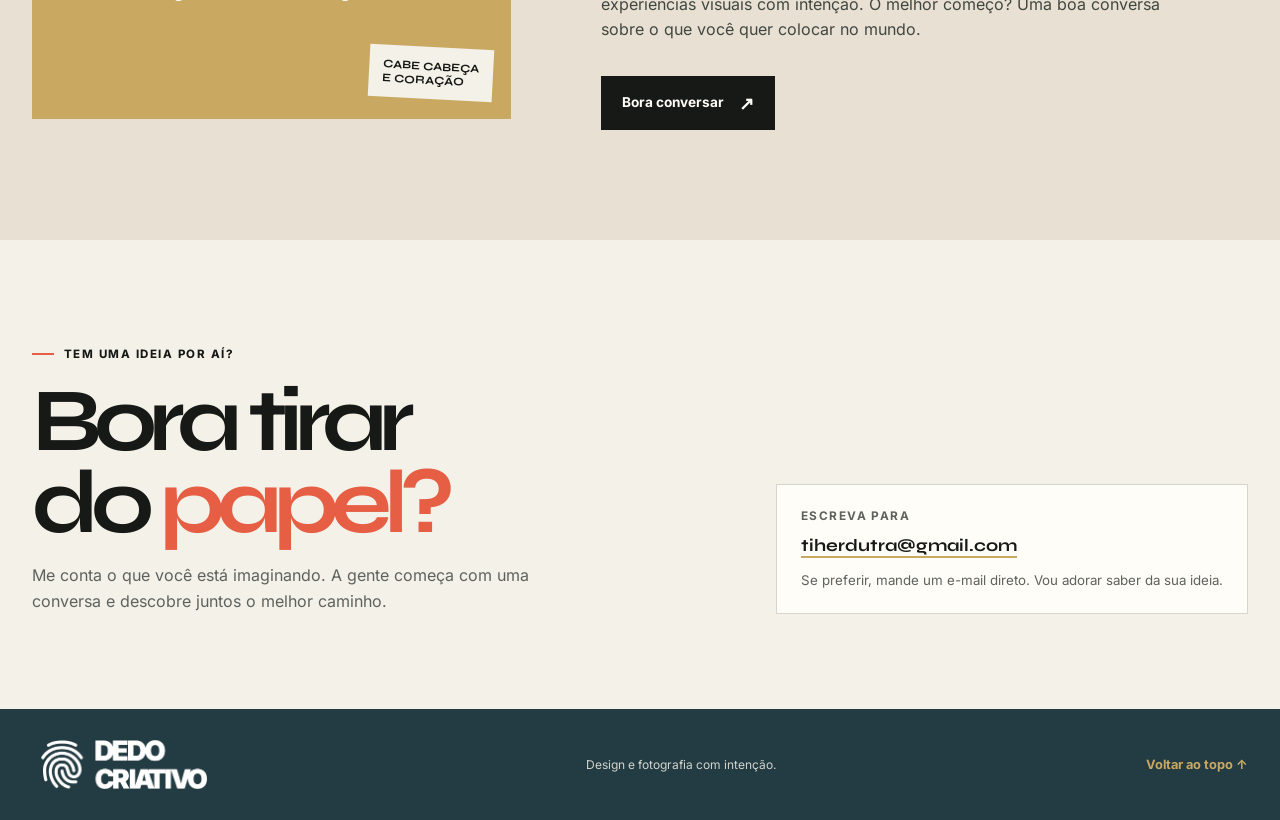
==== commit 4a06b1ec: "alteracoes2" ====
--- a/index.html
+++ b/index.html
@@ -23,6 +23,8 @@
     @media(max-width:900px){.wrap{width:min(var(--wrap),calc(100% - 40px))}.hero{padding:50px 0 70px}.hero-grid{gap:16px;min-height:445px}.hero-art{height:400px}.art-board{inset:25px 7px 25px 20px}.sun{width:165px;height:165px}.finger-shape{width:210px;height:270px}.finger-shape:before{width:77px;height:140px;left:78px;top:-88px}.finger-shape:after{left:105px;top:-74px}.section{padding:82px 0}.tile{padding:20px;min-height:325px}.about-grid{gap:45px}.about-visual{min-height:350px}.about-visual:before{width:275px;height:275px}}
     @media(max-width:680px){.wrap{width:calc(100% - 36px)}.header{height:70px}.menu-toggle{display:block;position:relative;z-index:2;padding:8px}.links{display:none;position:absolute;top:69px;left:0;right:0;padding:20px 18px 24px;background:var(--paper);border-bottom:1px solid var(--line);box-shadow:0 14px 24px rgba(0,0,0,.08);flex-direction:column;align-items:stretch;gap:0}.links.open{display:flex}.links a{padding:13px 4px;border-bottom:1px solid var(--line)}.links .nav-cta{margin-top:13px;text-align:center;border:1px solid var(--ink)}.hero{padding:47px 0 56px}.hero-grid{grid-template-columns:1fr;gap:34px}.hero h1{font-size:clamp(3.8rem,16vw,5.5rem);margin-top:18px;max-width:510px}.hero-intro{margin:24px 0 22px}.hero-art{height:340px;width:min(100%,440px);margin:0 auto}.art-board{inset:17px 14px 19px 22px}.sun{width:140px;height:140px;top:25px;right:32px}.finger-shape{width:180px;height:240px;left:25px;bottom:-28px}.finger-shape:before{width:65px;height:118px;left:67px;top:-77px}.finger-shape:after{left:89px;top:-62px;width:17px;height:38px}.orbit{width:245px;height:110px;left:39px;top:126px}.art-tag{right:5px;bottom:23px}.art-sticker{width:75px;height:75px;font-size:.58rem}.art-number{top:37px}.band-inner{align-items:flex-start;flex-direction:column;gap:12px}.band-inner p{max-width:400px}.section{padding:72px 0}.section-heading{display:block;margin-bottom:31px}.section-heading p{margin:17px 0 0}.section-heading h2{font-size:clamp(2.7rem,11vw,4rem)}.tiles{grid-template-columns:1fr;gap:12px}.tile{min-height:290px;padding:22px}.tile-icon{height:108px}.tile-icon svg{height:104px}.tile-link{bottom:23px}.manifesto{padding:76px 0}.manifesto-grid{grid-template-columns:1fr;gap:26px}.manifesto blockquote{font-size:clamp(2.2rem,9vw,3.3rem)}.manifesto-note{margin:23px 0 0}.manifesto:after{font-size:10rem;right:-18px;top:14%}.process{grid-template-columns:1fr 1fr}.step{min-height:158px;padding:18px 12px 18px 0;border-bottom:1px solid var(--line)}.step:not(:first-child){padding-left:14px}.step:nth-child(2){border-right:0}.step:nth-child(3){border-bottom:0}.step:nth-child(4){border-bottom:0}.step h3{margin:19px 0 7px}.about{padding:70px 0}.about-grid{grid-template-columns:1fr;gap:32px}.about-visual{min-height:300px;max-width:430px;width:100%;margin:auto}.about-visual:before{width:245px;height:245px}.about-visual:after{font-size:7rem}.about-copy h2{font-size:clamp(2.6rem,10vw,4rem)}.contact{padding:75px 0}.contact-grid{grid-template-columns:1fr;gap:28px}.contact h2{font-size:clamp(3.4rem,14vw,5.3rem)}.contact-card{min-width:0;width:100%}.footer-inner{align-items:flex-start;flex-wrap:wrap}.footer-note{order:3;width:100%;margin:0}.footer-top{margin-left:auto}}
     @media(prefers-reduced-motion:reduce){*,*::before,*::after{scroll-behavior:auto!important;transition:none!important;animation:none!important}}
+    .about-visual{background:var(--gold) url('assets/foto-perfil.svg') center/contain no-repeat}.about-visual:before,.about-visual:after{content:none}
+    .footer .brand-logo{background:transparent;filter:brightness(0) invert(1)}
   </style>
 </head>
 <body>
@@ -54,7 +56,7 @@
     </section>
     <section class="manifesto"><div class="wrap manifesto-grid"><span class="eyebrow">O jeito Dedo Criativo</span><div><blockquote>Não é só deixar bonito. É encontrar o fio que conecta uma ideia ao que ela <em>pode se tornar.</em></blockquote><p class="manifesto-note">Cada projeto começa com escuta, ganha direção com intenção e vira criação com a sua cara. Sem fórmula pronta. Com conversa de verdade.</p></div></div></section>
     <section class="section" id="processo"><div class="wrap"><div class="section-heading"><div><span class="eyebrow">Do primeiro papo à entrega</span><h2>Feito junto.<br>Em etapas.</h2></div><p>Um processo simples e transparente para transformar a conversa em criação.</p></div><div class="process"><article class="step"><span class="step-number">01</span><h3>Papo rápido</h3><p>A gente conversa sobre você, sua ideia e o que precisa acontecer.</p></article><article class="step"><span class="step-number">02</span><h3>Direção</h3><p>Alinhamos o briefing, o escopo e o caminho criativo.</p></article><article class="step"><span class="step-number">03</span><h3>Criação</h3><p>O conceito ganha forma, com espaço para troca e refinamento.</p></article><article class="step"><span class="step-number">04</span><h3>Entrega</h3><p>Com tudo aprovado, você recebe os materiais combinados.</p></article></div></div></section>
-    <section class="about" id="sobre"><div class="wrap about-grid"><div class="about-visual" role="img" aria-label="Composição gráfica D C em azul e dourado"><span class="about-stamp">CABE CABEÇA<br>E CORAÇÃO</span></div><div class="about-copy"><span class="eyebrow">Quem está por trás</span><h2>Oi, eu sou o Ramontiher.</h2><p>Sou o criativo por trás do Dedo Criativo. Gosto de projetos que têm cabeça e coração - ideias que pedem estratégia, cuidado e um olhar atento pra encontrar sua forma.</p><p>Meu trabalho junta design e fotografia para construir marcas, imagens e experiências visuais com intenção. O melhor começo? Uma boa conversa sobre o que você quer colocar no mundo.</p><a class="button" href="#contato">Bora conversar <span class="arrow" aria-hidden="true">↗</span></a></div></div></section>
+    <section class="about" id="sobre"><div class="wrap about-grid"><div class="about-visual" src="assets/foto-perfil.svg"><span class="about-stamp">CABE CABEÇA<br>E CORAÇÃO</span></div><div class="about-copy"><span class="eyebrow">Quem está por trás</span><h2>Oi, eu sou o Ramontiher.</h2><p>Sou o criativo por trás do Dedo Criativo. Gosto de projetos que têm cabeça e coração - ideias que pedem estratégia, cuidado e um olhar atento pra encontrar sua forma.</p><p>Meu trabalho junta design e fotografia para construir marcas, imagens e experiências visuais com intenção. O melhor começo? Uma boa conversa sobre o que você quer colocar no mundo.</p><a class="button" href="#contato">Bora conversar <span class="arrow" aria-hidden="true">↗</span></a></div></div></section>
     <section class="contact" id="contato"><div class="wrap contact-grid"><div><span class="eyebrow">Tem uma ideia por aí?</span><h2>Bora tirar<br>do <em>papel?</em></h2><p>Me conta o que você está imaginando. A gente começa com uma conversa e descobre juntos o melhor caminho.</p></div><div class="contact-card"><span>Escreva para</span><a href="mailto:tiherdutra@gmail.com">tiherdutra@gmail.com</a><small>Se preferir, mande um e-mail direto. Vou adorar saber da sua ideia.</small></div></div></section>
   </main>
   <footer class="footer"><div class="wrap footer-inner"><a class="brand" href="#inicio" aria-label="Dedo Criativo - voltar ao início"><img class="brand-logo" src="img/logo-dedo-criativo.png" alt="Dedo Criativo"></a><span class="footer-note">Design e fotografia com intenção.</span><a class="footer-top" href="#inicio">Voltar ao topo ↑</a></div></footer>
